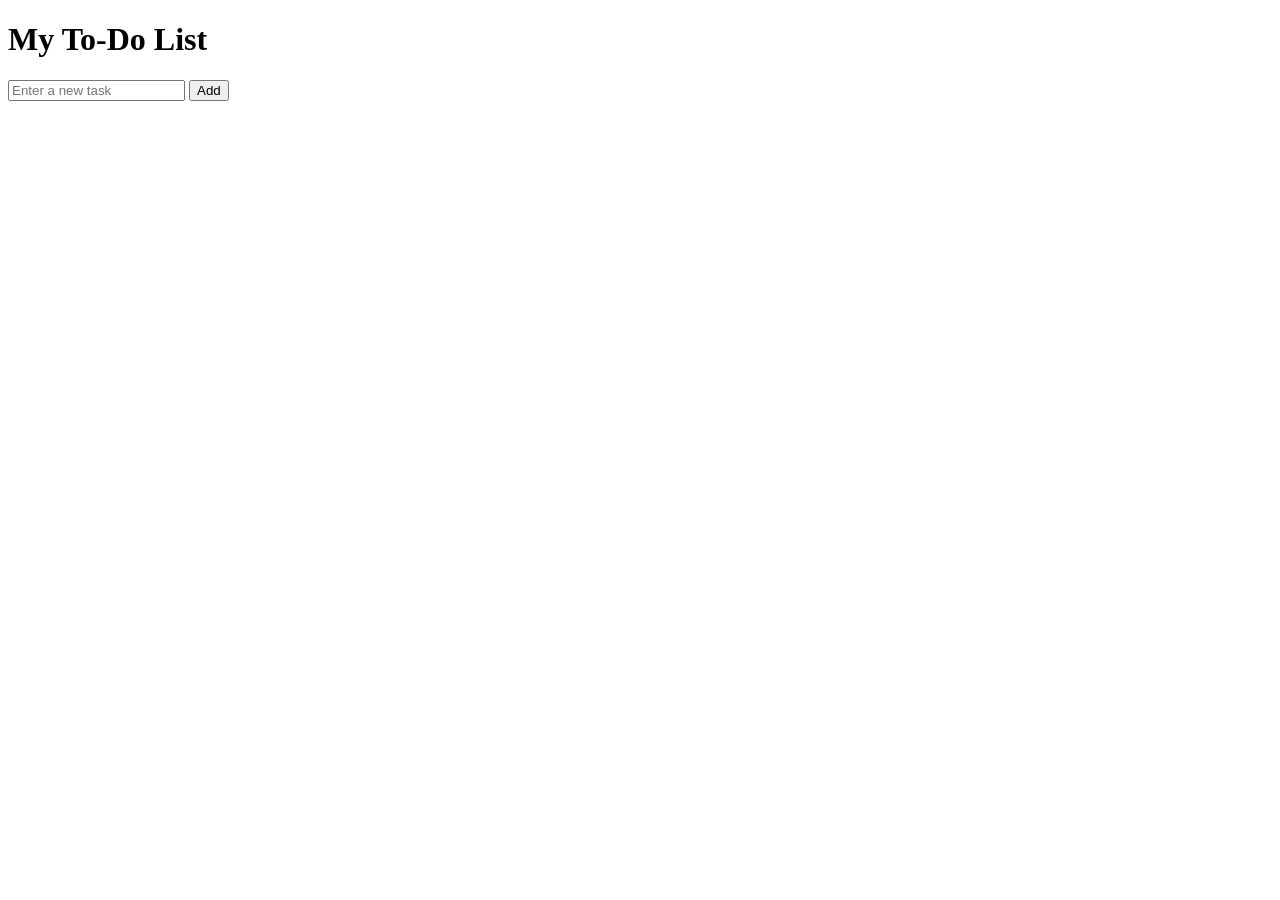
==== todo-list.html @ 042bba06 "Add initial HTML structure for To-Do List" ====
<!DOCTYPE html>
<html lang="en">
<head>
  <meta charset="UTF-8">
  <title>To-Do List</title>
  <link rel="stylesheet" href="style.css">
</head>
<body>
  <div class="todo-container">
    <h1>My To-Do List</h1>
    <div class="input-section">
      <input type="text" id="taskInput" placeholder="Enter a new task">
      <button onclick="addTask()">Add</button>
    </div>
    <ul id="taskList"></ul>
  </div>
  <script src="script.js"></script>
</body>
</html>
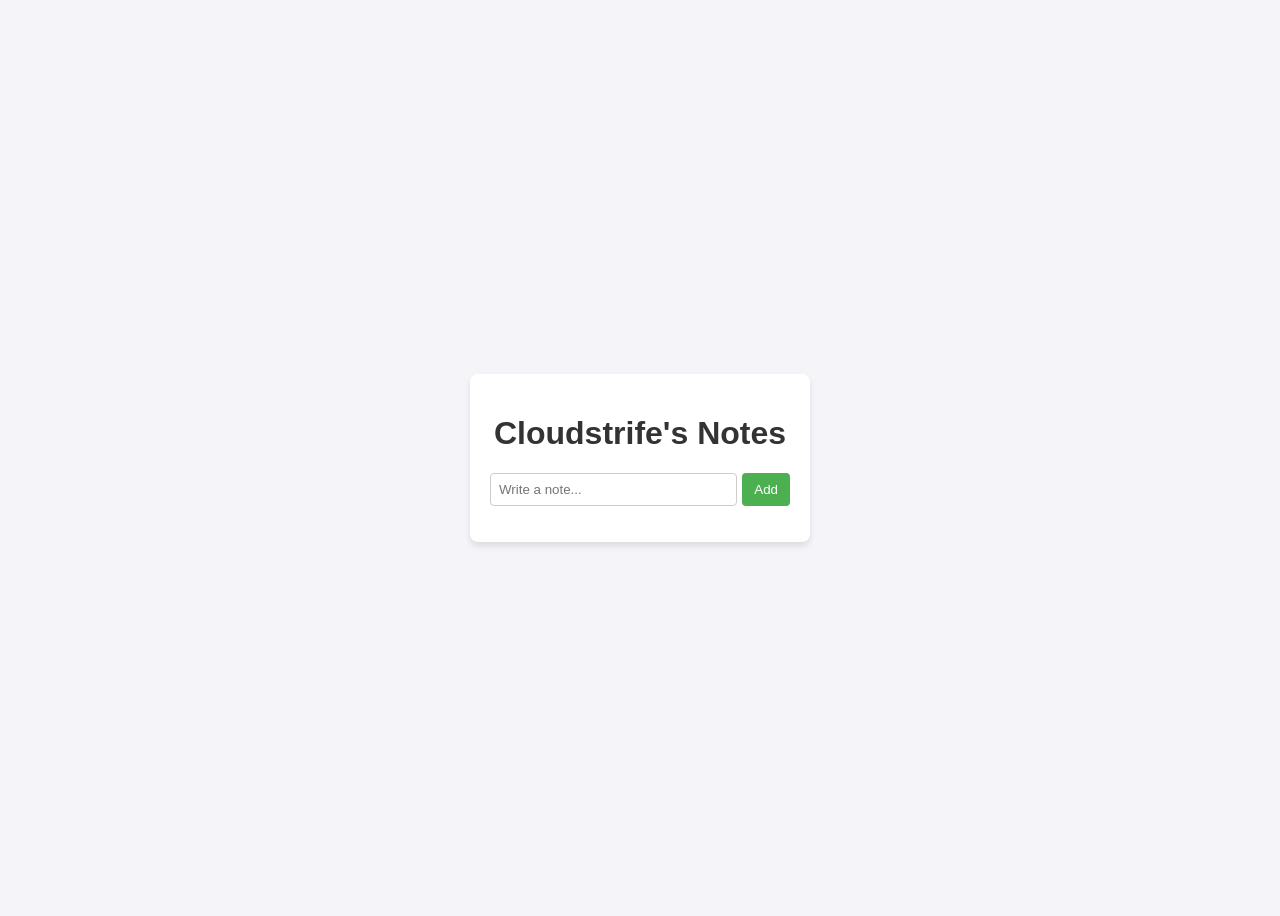
==== commit 9d0090f3: "Change 1" ====
--- a/todo-list.html
+++ b/todo-list.html
@@ -2,14 +2,14 @@
 <html lang="en">
 <head>
   <meta charset="UTF-8">
-  <title>To-Do List</title>
+  <title>My Notes</title>
   <link rel="stylesheet" href="style.css">
 </head>
 <body>
   <div class="todo-container">
-    <h1>My To-Do List</h1>
+    <h1 id="userName">Cloudstrife's Notes</h1>
     <div class="input-section">
-      <input type="text" id="taskInput" placeholder="Enter a new task">
+      <input type="text" id="taskInput" placeholder="Write a note...">
       <button onclick="addTask()">Add</button>
     </div>
     <ul id="taskList"></ul>
--- a/style.css
+++ b/style.css
@@ -0,0 +1,76 @@
+body {
+  font-family: Arial, sans-serif;
+  background: #f4f4f9;
+  display: flex;
+  justify-content: center;
+  align-items: center;
+  height: 100vh;
+}
+
+.todo-container {
+  background: #fff;
+  padding: 20px;
+  border-radius: 8px;
+  box-shadow: 0 4px 6px rgba(0,0,0,0.1);
+  width: 300px;
+}
+
+h1 {
+  text-align: center;
+  color: #333;
+}
+
+.input-section {
+  display: flex;
+  margin-bottom: 15px;
+}
+
+#taskInput {
+  flex: 1;
+  padding: 8px;
+  border: 1px solid #ccc;
+  border-radius: 4px;
+}
+
+button {
+  margin-left: 5px;
+  padding: 8px 12px;
+  border: none;
+  background: #4CAF50;
+  color: white;
+  border-radius: 4px;
+  cursor: pointer;
+}
+
+button:hover {
+  background: #45a049;
+}
+
+ul {
+  list-style-type: none;
+  padding: 0;
+}
+
+li {
+  background: #eee;
+  margin: 5px 0;
+  padding: 8px;
+  border-radius: 4px;
+  display: flex;
+  justify-content: space-between;
+  align-items: center;
+}
+
+li.completed {
+  text-decoration: line-through;
+  color: gray;
+}
+
+.delete-btn {
+  background: red;
+  color: white;
+  border: none;
+  padding: 4px 8px;
+  border-radius: 4px;
+  cursor: pointer;
+}
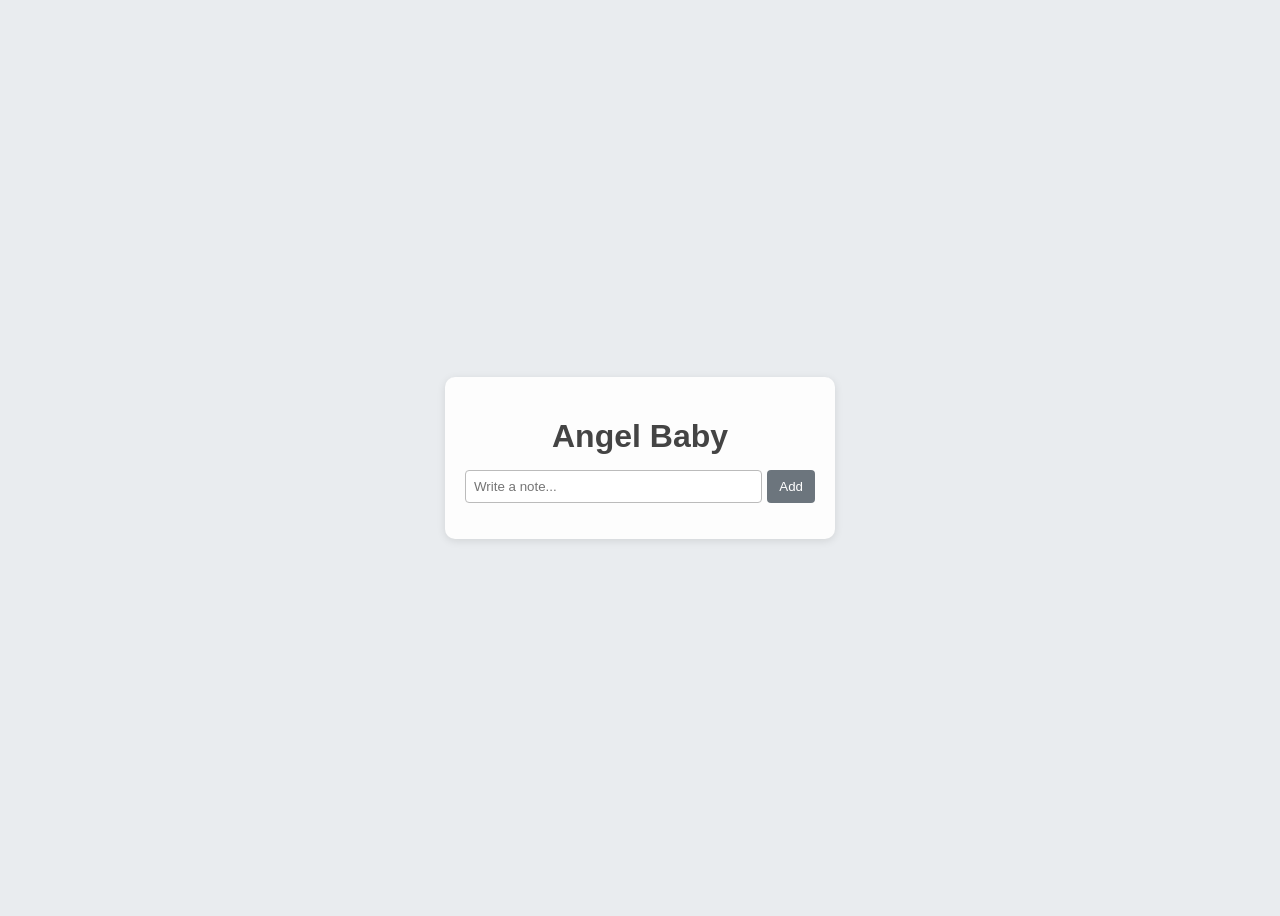
==== commit 461ab625: "changing "Cloudstrife's Notes" to Angel Baby" ====
--- a/todo-list.html
+++ b/todo-list.html
@@ -7,7 +7,7 @@
 </head>
 <body>
   <div class="todo-container">
-    <h1 id="userName">Cloudstrife's Notes</h1>
+    <h1 id="userName">Angel Baby</h1>
     <div class="input-section">
       <input type="text" id="taskInput" placeholder="Write a note...">
       <button onclick="addTask()">Add</button>
--- a/style.css
+++ b/style.css
@@ -1,6 +1,6 @@
 body {
-  font-family: Arial, sans-serif;
-  background: #f4f4f9;
+  font-family: 'Segoe UI', sans-serif;
+  background: #e9ecef;
   display: flex;
   justify-content: center;
   align-items: center;
@@ -8,16 +8,17 @@
 }
 
 .todo-container {
-  background: #fff;
+  background: #fdfdfd;
   padding: 20px;
-  border-radius: 8px;
-  box-shadow: 0 4px 6px rgba(0,0,0,0.1);
-  width: 300px;
+  border-radius: 10px;
+  box-shadow: 0 2px 8px rgba(0,0,0,0.1);
+  width: 350px;
 }
 
 h1 {
   text-align: center;
-  color: #333;
+  color: #444;
+  margin-bottom: 15px;
 }
 
 .input-section {
@@ -28,7 +29,7 @@
 #taskInput {
   flex: 1;
   padding: 8px;
-  border: 1px solid #ccc;
+  border: 1px solid #bbb;
   border-radius: 4px;
 }
 
@@ -36,14 +37,14 @@
   margin-left: 5px;
   padding: 8px 12px;
   border: none;
-  background: #4CAF50;
+  background: #6c757d;
   color: white;
   border-radius: 4px;
   cursor: pointer;
 }
 
 button:hover {
-  background: #45a049;
+  background: #5a6268;
 }
 
 ul {
@@ -52,25 +53,26 @@
 }
 
 li {
-  background: #eee;
-  margin: 5px 0;
+  background: #f1f3f5;
+  margin: 6px 0;
   padding: 8px;
-  border-radius: 4px;
+  border-radius: 6px;
   display: flex;
   justify-content: space-between;
   align-items: center;
 }
 
-li.completed {
+li.completed span {
   text-decoration: line-through;
-  color: gray;
+  color: #888;
 }
 
 .delete-btn {
-  background: red;
+  background: #dc3545;
   color: white;
   border: none;
   padding: 4px 8px;
   border-radius: 4px;
   cursor: pointer;
+  font-size: 12px;
 }
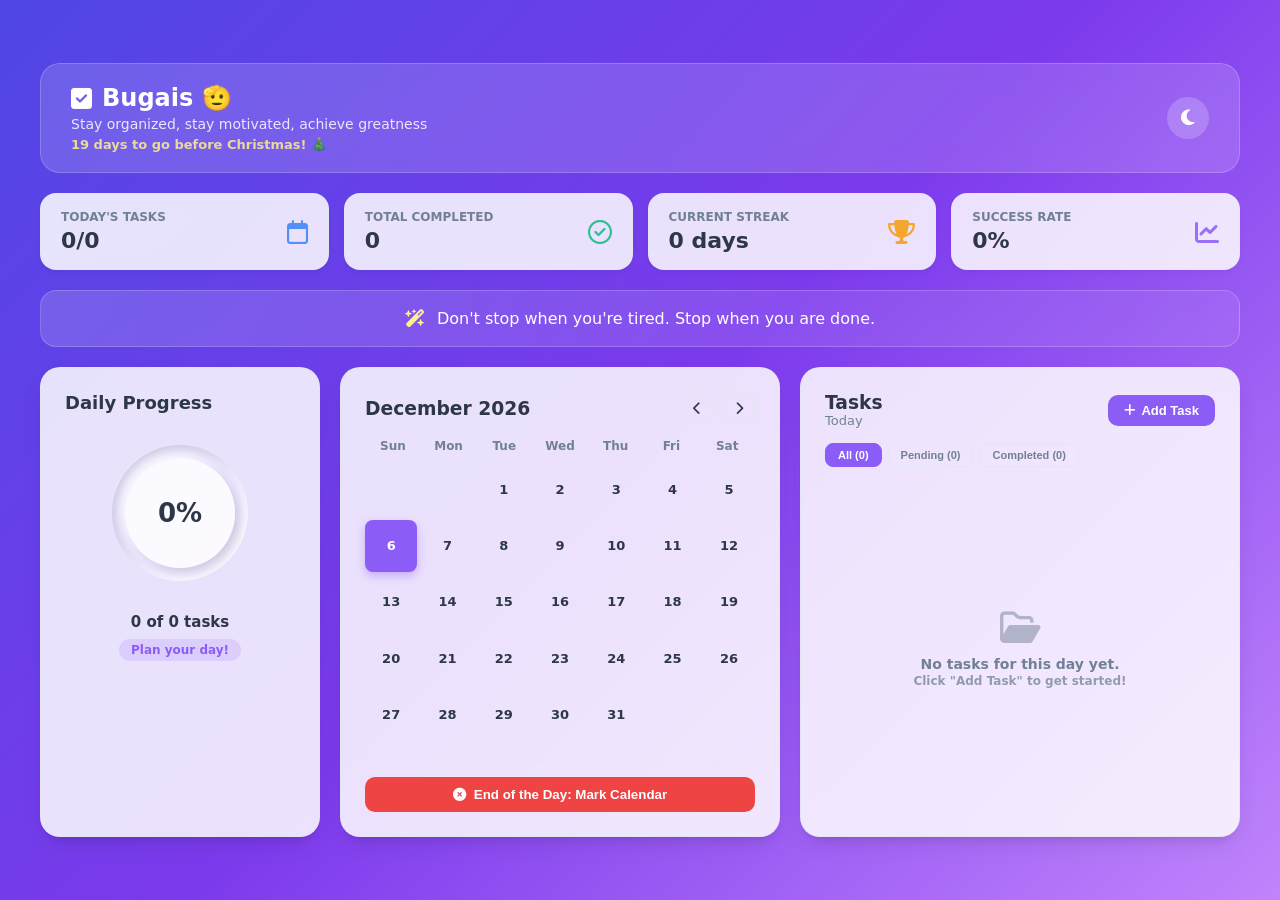
==== commit a7ae63eb: "Add files via upload" ====
--- a/todo-list.html
+++ b/todo-list.html
@@ -1,19 +1,164 @@
-<!DOCTYPE html>
-<html lang="en">
-<head>
-  <meta charset="UTF-8">
-  <title>My Notes</title>
-  <link rel="stylesheet" href="style.css">
-</head>
-<body>
-  <div class="todo-container">
-    <h1 id="userName">Angel Baby</h1>
-    <div class="input-section">
-      <input type="text" id="taskInput" placeholder="Write a note...">
-      <button onclick="addTask()">Add</button>
-    </div>
-    <ul id="taskList"></ul>
-  </div>
-  <script src="script.js"></script>
-</body>
-</html>
+<!DOCTYPE html>
+<html lang="en">
+<head>
+  <meta charset="UTF-8">
+  <meta name="viewport" content="width=device-width, initial-scale=1.0">
+  <title>Bugais</title>
+  <link rel="stylesheet" href="style.css">
+  <link rel="stylesheet" href="https://cdnjs.cloudflare.com/ajax/libs/font-awesome/6.4.0/css/all.min.css">
+</head>
+<body>
+
+  <div class="app-container">
+    <!-- Header -->
+    <header class="main-header">
+      <div class="header-left">
+        <h1><i class="fa-solid fa-square-check brand-icon"></i> Bugais 🫡 </h1>
+        <p>Stay organized, stay motivated, achieve greatness. I know you can all ways do it.</p>
+      </div>
+      <button class="theme-toggle" onclick="toggleTheme()"><i class="fa-solid fa-moon"></i></button>
+    </header>
+
+    <!-- Stats Grid -->
+    <section class="stats-grid">
+      <div class="stat-card">
+        <div class="stat-info">
+          <p class="stat-label">Today's Tasks</p>
+          <p class="stat-value" id="todayTasksCount">0/0</p>
+        </div>
+        <i class="fa-regular fa-calendar stat-icon text-blue"></i>
+      </div>
+      <div class="stat-card">
+        <div class="stat-info">
+          <p class="stat-label">Total Completed</p>
+          <p class="stat-value" id="totalCompletedCount">0</p>
+        </div>
+        <i class="fa-regular fa-circle-check stat-icon text-green"></i>
+      </div>
+      <div class="stat-card">
+        <div class="stat-info">
+          <p class="stat-label">Current Streak</p>
+          <p class="stat-value" id="streakCount">0 days</p>
+        </div>
+        <i class="fa-solid fa-trophy stat-icon text-yellow"></i>
+      </div>
+      <div class="stat-card">
+        <div class="stat-info">
+          <p class="stat-label">Success Rate</p>
+          <p class="stat-value" id="successRate">0%</p>
+        </div>
+        <i class="fa-solid fa-chart-line stat-icon text-purple"></i>
+      </div>
+    </section>
+
+    <!-- Motivational Banner -->
+    <div class="motivation-banner">
+      <i class="fa-solid fa-wand-magic-sparkles magic-icon"></i>
+      <p id="motivationQuote">Loading motivation...</p>
+    </div>
+
+    <!-- Main Workspace -->
+    <div class="workspace-grid">
+      
+      <!-- Progress Column -->
+      <div class="panel progress-panel">
+        <h3>Daily Progress</h3>
+        <div class="circle-progress-container">
+          <div class="circle-outer">
+            <div class="circle-inner">
+              <div id="progressPercentage">0%</div>
+            </div>
+          </div>
+          <svg xmlns="http://www.w3.org/2000/svg" version="1.1" width="160px" height="160px">
+            <defs>
+               <linearGradient id="GradientColor">
+                  <stop offset="0%" stop-color="#8a2be2" />
+                  <stop offset="100%" stop-color="#4a00e0" />
+               </linearGradient>
+            </defs>
+            <circle cx="80" cy="80" r="70" stroke-linecap="round" id="progressBarCircle"/>
+          </svg>
+        </div>
+        <div class="progress-details">
+          <p id="progressTaskText">0 of 0 tasks</p>
+          <span id="progressMessage" class="badge">Add some tasks!</span>
+        </div>
+      </div>
+
+      <!-- Calendar Column -->
+      <div class="panel calendar-panel">
+        <div class="calendar-header">
+          <h3 id="calendarMonthYear">Month Year</h3>
+          <div class="calendar-controls">
+            <button onclick="prevMonth()"><i class="fa-solid fa-chevron-left"></i></button>
+            <button onclick="nextMonth()"><i class="fa-solid fa-chevron-right"></i></button>
+          </div>
+        </div>
+        <div class="weekdays">
+          <div>Sun</div><div>Mon</div><div>Tue</div><div>Wed</div><div>Thu</div><div>Fri</div><div>Sat</div>
+        </div>
+        <div class="calendar-days" id="calendarDays"></div>
+        
+        <div class="end-day-section">
+          <button class="end-day-btn" onclick="markDayAsDone()">
+            <i class="fa-solid fa-circle-xmark"></i> End of the Day: Mark Calendar
+          </button>
+        </div>
+      </div>
+
+      <!-- Tasks Column -->
+      <div class="panel tasks-panel">
+        <div class="tasks-header">
+          <div>
+            <h3>Tasks</h3>
+            <p class="subtitle">Today</p>
+          </div>
+          <button class="add-task-trigger" onclick="openModal()"><i class="fa-solid fa-plus"></i> Add Task</button>
+        </div>
+
+        <div class="task-filters">
+          <button class="filter-btn active" onclick="filterTasks('all')">All (<span id="allCount">0</span>)</button>
+          <button class="filter-btn" onclick="filterTasks('pending')">Pending (<span id="pendingCount">0</span>)</button>
+          <button class="filter-btn" onclick="filterTasks('completed')">Completed (<span id="completedCount">0</span>)</button>
+        </div>
+
+        <div class="task-list-wrapper">
+          <ul id="taskList"></ul>
+          <div class="empty-state" id="emptyState">
+            <i class="fa-regular fa-folder-open empty-icon"></i>
+            <p>No tasks for this day yet.</p>
+            <p class="sub">Click "Add Task" to get started!</p>
+          </div>
+        </div>
+      </div>
+
+    </div>
+  </div>
+
+<!-- Add/Edit Task Modal overlay -->
+  <div class="modal-overlay" id="taskModal">
+    <div class="modal-content">
+      <h3 id="modalTitle">Create New Task</h3>
+      <input type="text" id="taskInput" placeholder="What do you want to accomplish today?">
+      <div class="modal-actions">
+        <button class="cancel-btn" onclick="closeModal()">Cancel</button>
+        <button class="confirm-btn" id="submitTaskBtn" onclick="handleTaskSubmit()">Add Task</button>
+      </div>
+    </div>
+  </div>
+
+  <!-- Add Task Modal overlay -->
+  <div class="modal-overlay" id="taskModal">
+    <div class="modal-content">
+      <h3>Create New Task</h3>
+      <input type="text" id="taskInput" placeholder="What do you want to accomplish today?">
+      <div class="modal-actions">
+        <button class="cancel-btn" onclick="closeModal()">Cancel</button>
+        <button class="confirm-btn" onclick="addTask()">Add Task</button>
+      </div>
+    </div>
+  </div>
+
+  <script src="script.js"></script>
+</body>
+</html>
--- a/style.css
+++ b/style.css
@@ -1,78 +1,643 @@
-body {
-  font-family: 'Segoe UI', sans-serif;
-  background: #e9ecef;
-  display: flex;
-  justify-content: center;
-  align-items: center;
-  height: 100vh;
-}
-
-.todo-container {
-  background: #fdfdfd;
-  padding: 20px;
-  border-radius: 10px;
-  box-shadow: 0 2px 8px rgba(0,0,0,0.1);
-  width: 350px;
-}
-
-h1 {
-  text-align: center;
-  color: #444;
-  margin-bottom: 15px;
-}
-
-.input-section {
-  display: flex;
-  margin-bottom: 15px;
-}
-
-#taskInput {
-  flex: 1;
-  padding: 8px;
-  border: 1px solid #bbb;
-  border-radius: 4px;
-}
-
-button {
-  margin-left: 5px;
-  padding: 8px 12px;
-  border: none;
-  background: #6c757d;
-  color: white;
-  border-radius: 4px;
-  cursor: pointer;
-}
-
-button:hover {
-  background: #5a6268;
-}
-
-ul {
-  list-style-type: none;
-  padding: 0;
-}
-
-li {
-  background: #f1f3f5;
-  margin: 6px 0;
-  padding: 8px;
-  border-radius: 6px;
-  display: flex;
-  justify-content: space-between;
-  align-items: center;
-}
-
-li.completed span {
-  text-decoration: line-through;
-  color: #888;
-}
-
-.delete-btn {
-  background: #dc3545;
-  color: white;
-  border: none;
-  padding: 4px 8px;
-  border-radius: 4px;
-  cursor: pointer;
-  font-size: 12px;
-}
+:root {
+  --primary-gradient: linear-gradient(135deg, #74ebd5 0%, #9face6 100%);
+  --background-gradient: linear-gradient(135deg, #4f46e5 0%, #7c3aed 50%, #c084fc 100%);
+  --panel-bg: rgba(255, 255, 255, 0.85);
+  --text-main: #2d3748;
+  --text-sub: #718096;
+  --accent-purple: #8b5cf6;
+  --accent-purple-hover: #7c3aed;
+  --border-color: rgba(226, 232, 240, 0.8);
+}
+
+body.dark-theme {
+  --background-gradient: linear-gradient(135deg, #0f172a 0%, #1e1b4b 100%);
+  --panel-bg: rgba(30, 41, 59, 0.9);
+  --text-main: #f1f5f9;
+  --text-sub: #94a3b8;
+  --border-color: rgba(51, 65, 85, 0.5);
+}
+
+* {
+  margin: 0;
+  padding: 0;
+  box-sizing: border-box;
+}
+
+body {
+  font-family: 'Segoe UI', system-ui, sans-serif;
+  background: var(--background-gradient);
+  min-height: 100vh;
+  color: var(--text-main);
+  padding: 30px 15px;
+  display: flex;
+  justify-content: center;
+  align-items: center;
+  transition: background 0.3s ease;
+}
+
+/* Outer layout */
+.app-container {
+  width: 100%;
+  max-width: 1200px;
+  display: flex;
+  flex-direction: column;
+  gap: 20px;
+}
+
+/* Panels */
+.panel {
+  background: var(--panel-bg);
+  backdrop-filter: blur(10px);
+  border: 1px solid var(--border-color);
+  border-radius: 20px;
+  padding: 24px;
+  box-shadow: 0 10px 25px -5px rgba(0, 0, 0, 0.1), 0 8px 10px -6px rgba(0, 0, 0, 0.1);
+  transition: all 0.3s ease;
+}
+
+/* Header */
+.main-header {
+  display: flex;
+  justify-content: space-between;
+  align-items: center;
+  background: rgba(255, 255, 255, 0.15);
+  backdrop-filter: blur(12px);
+  padding: 20px 30px;
+  border-radius: 20px;
+  border: 1px solid rgba(255, 255, 255, 0.2);
+  color: #fff;
+}
+
+.main-header h1 {
+  font-size: 24px;
+  font-weight: 700;
+  display: flex;
+  align-items: center;
+  gap: 10px;
+}
+
+.main-header p {
+  font-size: 14px;
+  opacity: 0.85;
+  margin-top: 4px;
+}
+
+.theme-toggle {
+  background: rgba(255, 255, 255, 0.2);
+  border: none;
+  width: 42px;
+  height: 42px;
+  border-radius: 50%;
+  color: #fff;
+  cursor: pointer;
+  display: flex;
+  align-items: center;
+  justify-content: center;
+  font-size: 18px;
+  transition: all 0.2s ease;
+}
+
+.theme-toggle:hover {
+  background: rgba(255, 255, 255, 0.3);
+  transform: scale(1.05);
+}
+
+/* Dashboard Stats Grid */
+.stats-grid {
+  display: grid;
+  grid-template-columns: repeat(auto-fit, minmax(220px, 1fr));
+  gap: 15px;
+}
+
+.stat-card {
+  background: var(--panel-bg);
+  backdrop-filter: blur(10px);
+  border: 1px solid var(--border-color);
+  border-radius: 16px;
+  padding: 16px 20px;
+  display: flex;
+  justify-content: space-between;
+  align-items: center;
+  box-shadow: 0 4px 6px -1px rgba(0, 0, 0, 0.05);
+}
+
+.stat-label {
+  font-size: 12px;
+  color: var(--text-sub);
+  font-weight: 600;
+  text-transform: uppercase;
+}
+
+.stat-value {
+  font-size: 22px;
+  font-weight: 700;
+  color: var(--text-main);
+  margin-top: 4px;
+}
+
+.stat-icon {
+  font-size: 24px;
+  opacity: 0.85;
+}
+
+.text-blue { color: #3b82f6; }
+.text-green { color: #10b981; }
+.text-yellow { color: #f59e0b; }
+.text-purple { color: #8b5cf6; }
+
+/* Motivation Box */
+.motivation-banner {
+  background: linear-gradient(90deg, rgba(255, 255, 255, 0.15) 0%, rgba(255, 255, 255, 0.08) 100%);
+  border: 1px solid rgba(255, 255, 255, 0.2);
+  border-radius: 16px;
+  padding: 18px;
+  display: flex;
+  align-items: center;
+  justify-content: center;
+  gap: 12px;
+  color: #fff;
+  font-weight: 500;
+  text-align: center;
+}
+
+.magic-icon {
+  font-size: 18px;
+  color: #fef08a;
+}
+
+/* Workspace Grid */
+.workspace-grid {
+  display: grid;
+  grid-template-columns: 280px 1fr 1fr;
+  gap: 20px;
+}
+
+@media (max-width: 1024px) {
+  .workspace-grid {
+    grid-template-columns: 1fr;
+  }
+}
+
+/* Progress Panel */
+.progress-panel {
+  display: flex;
+  flex-direction: column;
+  align-items: center;
+}
+
+.progress-panel h3 {
+  align-self: flex-start;
+  font-size: 18px;
+  margin-bottom: 20px;
+}
+
+.circle-progress-container {
+  width: 160px;
+  height: 160px;
+  position: relative;
+  display: flex;
+  align-items: center;
+  justify-content: center;
+}
+
+.circle-progress-container svg {
+  position: absolute;
+  top: 0;
+  left: 0;
+  transform: rotate(-90deg);
+}
+
+circle {
+  fill: none;
+  stroke: var(--border-color);
+  stroke-width: 12px;
+}
+
+#progressBarCircle {
+  stroke: url(#GradientColor);
+  stroke-dasharray: 440;
+  stroke-dashoffset: 440;
+  transition: stroke-dashoffset 0.6s ease-in-out;
+}
+
+.circle-outer {
+  height: 136px;
+  width: 136px;
+  border-radius: 50%;
+  box-shadow: inset 6px 6px 10px -1px rgba(0,0,0,0.1),
+              inset -6px -6px 10px -1px rgba(255,255,255,0.7);
+  display: flex;
+  align-items: center;
+  justify-content: center;
+}
+
+.circle-inner {
+  height: 110px;
+  width: 110px;
+  border-radius: 50%;
+  background: var(--panel-bg);
+  box-shadow: 6px 6px 10px -1px rgba(0,0,0,0.1),
+              -6px -6px 10px -1px rgba(255,255,255,0.7);
+  display: flex;
+  align-items: center;
+  justify-content: center;
+}
+
+#progressPercentage {
+  font-size: 26px;
+  font-weight: 700;
+  color: var(--text-main);
+}
+
+.progress-details {
+  text-align: center;
+  margin-top: 20px;
+}
+
+.progress-details p {
+  font-size: 15px;
+  font-weight: 600;
+}
+
+.badge {
+  display: inline-block;
+  margin-top: 8px;
+  padding: 4px 12px;
+  border-radius: 12px;
+  font-size: 12px;
+  font-weight: 600;
+  background: rgba(139, 92, 246, 0.15);
+  color: var(--accent-purple);
+}
+
+/* Calendar Panel */
+.calendar-panel {
+  display: flex;
+  flex-direction: column;
+}
+
+.calendar-header {
+  display: flex;
+  justify-content: space-between;
+  align-items: center;
+  margin-bottom: 15px;
+}
+
+.calendar-controls button {
+  background: none;
+  border: 1px solid var(--border-color);
+  width: 32px;
+  height: 32px;
+  border-radius: 8px;
+  color: var(--text-main);
+  cursor: pointer;
+  margin-left: 5px;
+  display: inline-flex;
+  align-items: center;
+  justify-content: center;
+}
+
+.calendar-controls button:hover {
+  background: rgba(139, 92, 246, 0.1);
+}
+
+.weekdays {
+  display: grid;
+  grid-template-columns: repeat(7, 1fr);
+  text-align: center;
+  font-weight: 600;
+  font-size: 12px;
+  color: var(--text-sub);
+  margin-bottom: 10px;
+}
+
+.calendar-days {
+  display: grid;
+  grid-template-columns: repeat(7, 1fr);
+  gap: 4px;
+  flex-grow: 1;
+}
+
+.calendar-day {
+  aspect-ratio: 1;
+  display: flex;
+  align-items: center;
+  justify-content: center;
+  font-size: 13px;
+  font-weight: 600;
+  border-radius: 8px;
+  position: relative;
+  cursor: pointer;
+  color: var(--text-main);
+}
+
+.calendar-day:hover {
+  background: rgba(139, 92, 246, 0.1);
+}
+
+.calendar-day.empty {
+  cursor: default;
+}
+
+.calendar-day.empty:hover {
+  background: none;
+}
+
+.calendar-day.today {
+  background: var(--accent-purple);
+  color: #fff;
+  box-shadow: 0 4px 10px rgba(139, 92, 246, 0.4);
+}
+
+/* X Cross mark styling */
+.calendar-day.marked-done::after {
+  content: "✕";
+  position: absolute;
+  font-size: 20px;
+  font-weight: 900;
+  color: #ef4444;
+  top: 50%;
+  left: 50%;
+  transform: translate(-50%, -50%);
+  text-shadow: 0 0 3px #fff;
+}
+
+.end-day-section {
+  margin-top: 20px;
+  border-top: 1px dashed var(--border-color);
+  padding-top: 15px;
+}
+
+.end-day-btn {
+  width: 100%;
+  background: #ef4444;
+  color: white;
+  border: none;
+  padding: 10px;
+  border-radius: 10px;
+  font-weight: 600;
+  display: flex;
+  align-items: center;
+  justify-content: center;
+  gap: 8px;
+  cursor: pointer;
+  transition: background 0.2s;
+}
+
+.end-day-btn:hover {
+  background: #dc2626;
+}
+
+/* Tasks Panel */
+.tasks-panel {
+  display: flex;
+  flex-direction: column;
+}
+
+.tasks-header {
+  display: flex;
+  justify-content: space-between;
+  align-items: center;
+  margin-bottom: 15px;
+}
+
+.tasks-header .subtitle {
+  font-size: 13px;
+  color: var(--text-sub);
+}
+
+.add-task-trigger {
+  background: var(--accent-purple);
+  color: #fff;
+  border: none;
+  padding: 8px 16px;
+  border-radius: 10px;
+  font-weight: 600;
+  font-size: 13px;
+  cursor: pointer;
+  display: flex;
+  align-items: center;
+  gap: 6px;
+  transition: background 0.2s;
+}
+
+.add-task-trigger:hover {
+  background: var(--accent-purple-hover);
+}
+
+.task-filters {
+  display: flex;
+  gap: 6px;
+  margin-bottom: 15px;
+  overflow-x: auto;
+  padding-bottom: 4px;
+}
+
+.filter-btn {
+  background: transparent;
+  border: 1px solid var(--border-color);
+  padding: 5px 12px;
+  border-radius: 8px;
+  font-size: 11px;
+  font-weight: 600;
+  color: var(--text-sub);
+  cursor: pointer;
+  white-space: nowrap;
+}
+
+.filter-btn.active {
+  background: var(--accent-purple);
+  color: white;
+  border-color: var(--accent-purple);
+}
+
+.task-list-wrapper {
+  flex-grow: 1;
+  position: relative;
+  min-height: 200px;
+}
+
+#taskList {
+  display: flex;
+  flex-direction: column;
+  gap: 10px;
+  max-height: 250px;
+  overflow-y: auto;
+}
+
+.task-item {
+  background: var(--panel-bg);
+  border: 1px solid var(--border-color);
+  padding: 12px 16px;
+  border-radius: 10px;
+  display: flex;
+  justify-content: space-between;
+  align-items: center;
+  transition: all 0.2s;
+}
+
+.task-item:hover {
+  transform: translateY(-1px);
+  box-shadow: 0 4px 6px -1px rgba(0, 0, 0, 0.05);
+}
+
+.task-item-left {
+  display: flex;
+  align-items: center;
+  gap: 10px;
+}
+
+.task-item-left input[type="checkbox"] {
+  width: 18px;
+  height: 18px;
+  accent-color: var(--accent-purple);
+  cursor: pointer;
+}
+
+.task-text {
+  font-size: 14px;
+  font-weight: 500;
+  color: var(--text-main);
+  transition: all 0.2s;
+}
+
+.task-item.completed .task-text {
+  text-decoration: line-through;
+  color: var(--text-sub);
+  opacity: 0.7;
+}
+
+.action-btn-group {
+  display: flex;
+  gap: 5px;
+}
+
+.delete-btn {
+  background: transparent;
+  border: none;
+  color: #ef4444;
+  cursor: pointer;
+  width: 28px;
+  height: 28px;
+  display: flex;
+  align-items: center;
+  justify-content: center;
+  border-radius: 6px;
+  transition: background 0.2s;
+}
+
+.delete-btn:hover {
+  background: rgba(239, 68, 68, 0.1);
+}
+
+/* Empty State */
+.empty-state {
+  position: absolute;
+  top: 50%;
+  left: 50%;
+  transform: translate(-50%, -50%);
+  text-align: center;
+  width: 100%;
+  padding: 20px;
+}
+
+.empty-icon {
+  font-size: 36px;
+  color: var(--text-sub);
+  opacity: 0.5;
+  margin-bottom: 10px;
+}
+
+.empty-state p {
+  font-size: 14px;
+  font-weight: 600;
+  color: var(--text-sub);
+}
+
+.empty-state .sub {
+  font-size: 12px;
+  opacity: 0.75;
+  margin-top: 2px;
+}
+
+/* Modal styling */
+.modal-overlay {
+  position: fixed;
+  top: 0;
+  left: 0;
+  width: 100%;
+  height: 100%;
+  background: rgba(0, 0, 0, 0.4);
+  backdrop-filter: blur(4px);
+  display: none;
+  align-items: center;
+  justify-content: center;
+  z-index: 1000;
+}
+
+.modal-overlay.open {
+  display: flex;
+}
+
+.modal-content {
+  background: var(--panel-bg);
+  border: 1px solid var(--border-color);
+  padding: 24px;
+  border-radius: 16px;
+  width: 90%;
+  max-width: 400px;
+  box-shadow: 0 20px 25px -5px rgba(0, 0, 0, 0.1);
+}
+
+.modal-content h3 {
+  margin-bottom: 15px;
+  color: var(--text-main);
+}
+
+.modal-content input {
+  width: 100%;
+  padding: 10px 12px;
+  border: 1px solid var(--border-color);
+  border-radius: 8px;
+  background: transparent;
+  color: var(--text-main);
+  margin-bottom: 20px;
+  outline: none;
+}
+
+.modal-content input:focus {
+  border-color: var(--accent-purple);
+}
+
+.modal-actions {
+  display: flex;
+  justify-content: flex-end;
+  gap: 10px;
+}
+
+.modal-actions button {
+  padding: 8px 16px;
+  border-radius: 8px;
+  font-weight: 600;
+  cursor: pointer;
+  border: none;
+}
+
+.cancel-btn {
+  background: transparent;
+  color: var(--text-sub);
+  border: 1px solid var(--border-color) !important;
+}
+
+.cancel-btn:hover {
+  background: rgba(0,0,0,0.05);
+}
+
+.confirm-btn {
+  background: var(--accent-purple);
+  color: white;
+}
+
+.confirm-btn:hover {
+  background: var(--accent-purple-hover);
+}
